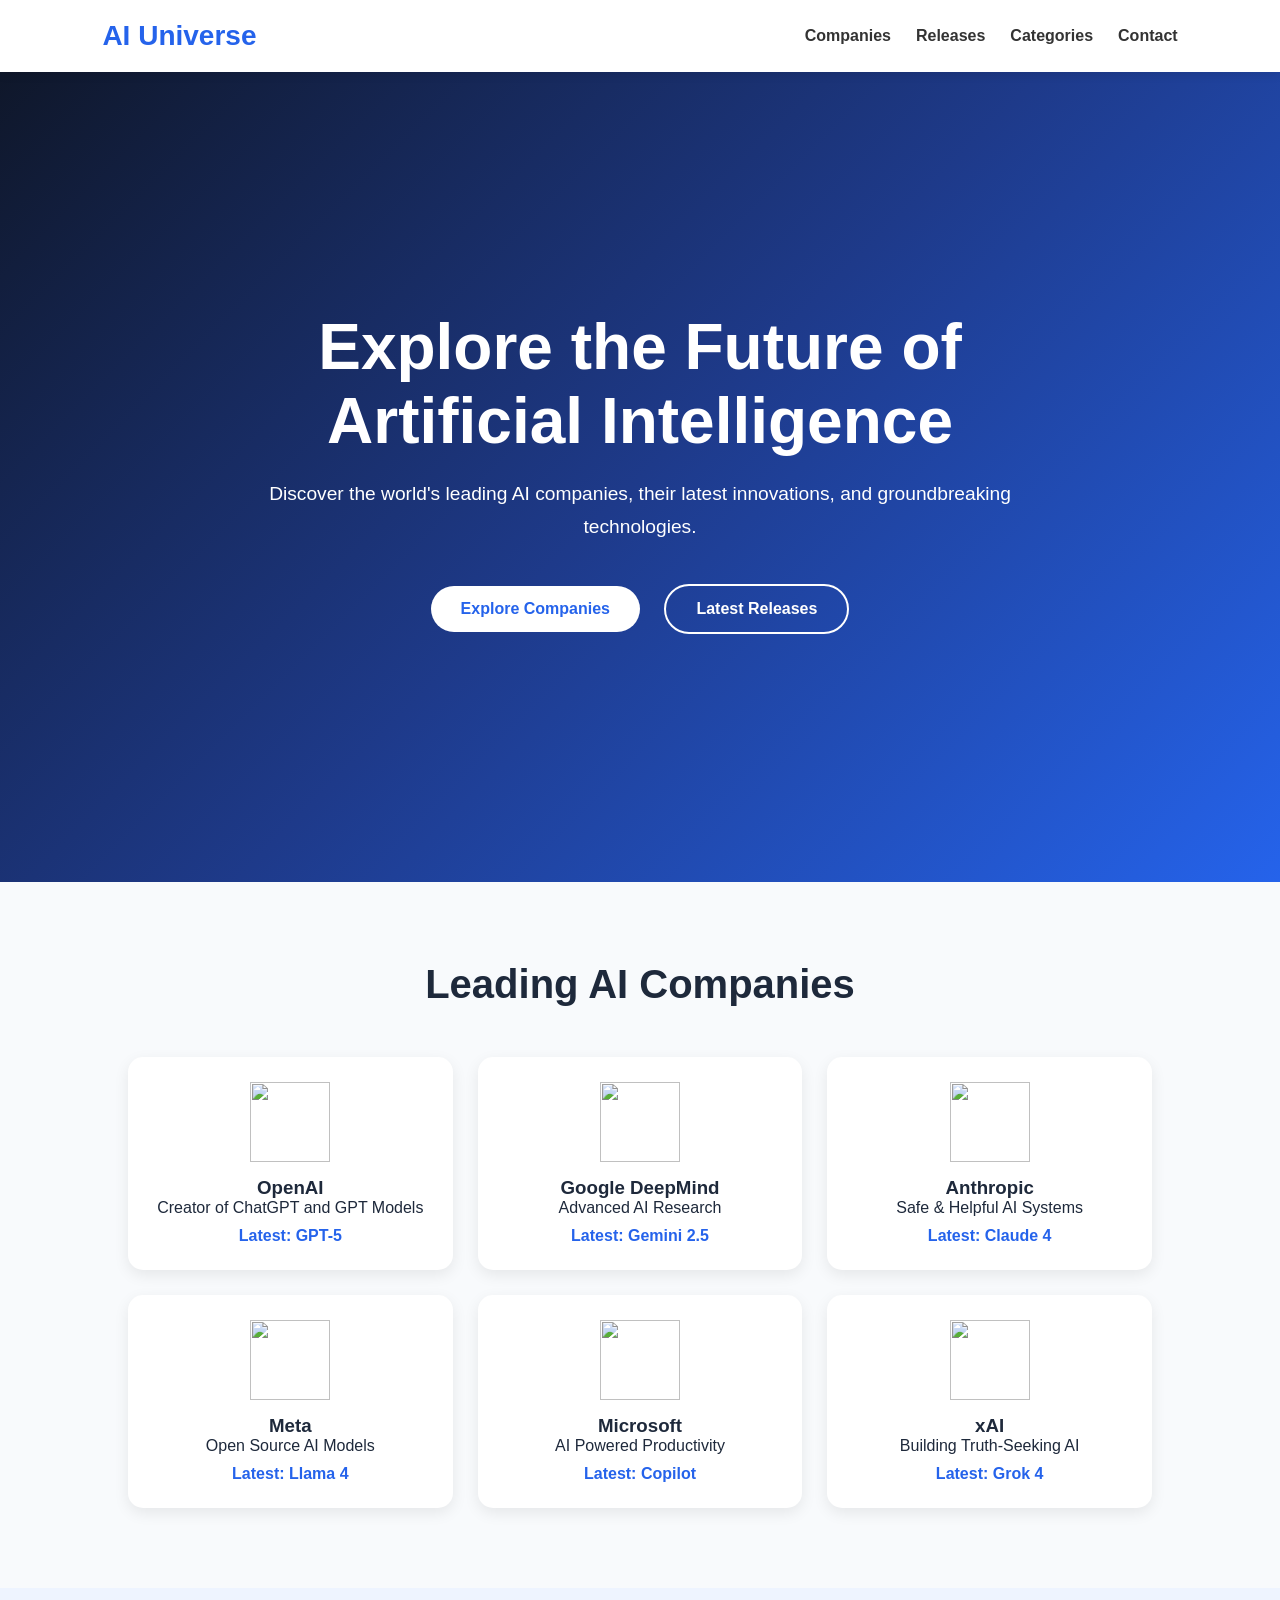
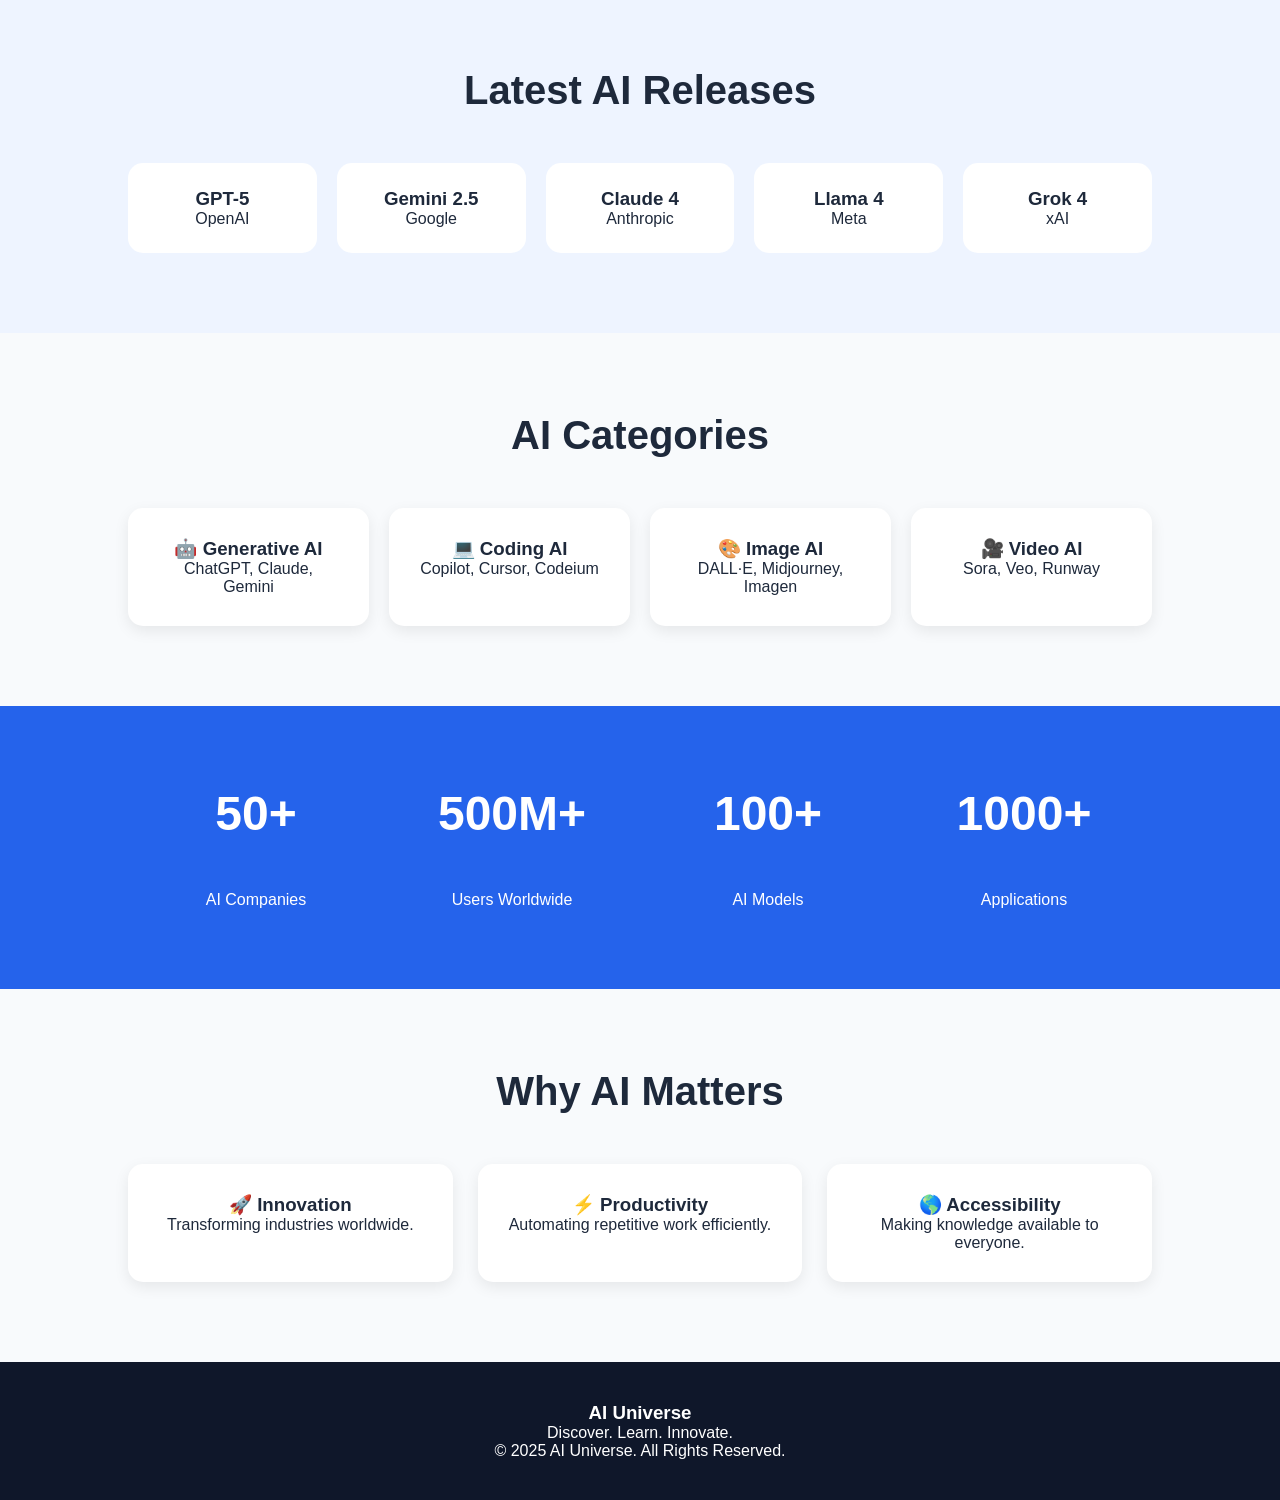
==== index.html @ 3b52633f "Add files via upload" ====
<!DOCTYPE html>
<html lang="en">
<head>
    <meta charset="UTF-8">
    <meta name="viewport" content="width=device-width, initial-scale=1.0">
    <title>AI Universe</title>
    <link rel="stylesheet" href="style.css">
</head>
<body>

    <!-- Navigation -->
    <header>
        
        <nav class="navbar">
            <div class="logo">AI Universe</div>

            <ul class="nav-links">
                <li><a href="#companies">Companies</a></li>
                <li><a href="#releases">Releases</a></li>
                <li><a href="#categories">Categories</a></li>
                <li><a href="#contact">Contact</a></li>
            </ul>
            
        </nav>
    </header>

    <!-- Hero Section -->
    <section class="hero">
        <div id="particles-js"></div>

        <div class="hero-content">
            <h1>Explore the Future of Artificial Intelligence</h1>

            <p>
                Discover the world's leading AI companies,
                their latest innovations, and groundbreaking technologies.
            </p>

            <div class="hero-buttons">
                <a href="#companies" class="btn primary">Explore Companies</a>
                <a href="#releases" class="btn secondary">Latest Releases</a>
            </div>
        </div>

    </section>

    <!-- Companies Section -->
    <section id="companies" class="companies">

        <h2>Leading AI Companies</h2>

        <div class="company-grid">

            <div class="card">
                <img src="https://upload.wikimedia.org/wikipedia/commons/4/4d/OpenAI_Logo.svg" alt="">
                <h3>OpenAI</h3>
                <p>Creator of ChatGPT and GPT Models</p>
                <span>Latest: GPT-5</span>
            </div>

            <div class="card">
                <img src="https://upload.wikimedia.org/wikipedia/commons/5/51/Google.png" alt="">
                <h3>Google DeepMind</h3>
                <p>Advanced AI Research</p>
                <span>Latest: Gemini 2.5</span>
            </div>

            <div class="card">
                <img src="https://cdn.jsdelivr.net/gh/homarr-labs/dashboard-icons/webp/anthropic.webp" alt="">
                <h3>Anthropic</h3>
                <p>Safe & Helpful AI Systems</p>
                <span>Latest: Claude 4</span>
            </div>

            <div class="card">
                <img src="https://upload.wikimedia.org/wikipedia/commons/a/ab/Meta-Logo.png" alt="">
                <h3>Meta</h3>
                <p>Open Source AI Models</p>
                <span>Latest: Llama 4</span>
            </div>

            <div class="card">
                <img src="https://upload.wikimedia.org/wikipedia/commons/4/44/Microsoft_logo.svg" alt="">
                <h3>Microsoft</h3>
                <p>AI Powered Productivity</p>
                <span>Latest: Copilot</span>
            </div>

            <div class="card">
                <img src="https://upload.wikimedia.org/wikipedia/commons/thumb/5/57/XAI-Logo.svg/1920px-XAI-Logo.svg.png" alt="">
                <h3>xAI</h3>
                <p>Building Truth-Seeking AI</p>
                <span>Latest: Grok 4</span>
            </div>

        </div>

    </section>

    <!-- Releases -->
    <section id="releases" class="releases">

        <h2>Latest AI Releases</h2>

        <div class="timeline">

            <div class="release-item">
                <h3>GPT-5</h3>
                <p>OpenAI</p>
            </div>

            <div class="release-item">
                <h3>Gemini 2.5</h3>
                <p>Google</p>
            </div>

            <div class="release-item">
                <h3>Claude 4</h3>
                <p>Anthropic</p>
            </div>

            <div class="release-item">
                <h3>Llama 4</h3>
                <p>Meta</p>
            </div>

            <div class="release-item">
                <h3>Grok 4</h3>
                <p>xAI</p>
            </div>

        </div>

    </section>

    <!-- Categories -->
    <section id="categories" class="categories">

        <h2>AI Categories</h2>

        <div class="category-grid">

            <div class="category-card">
                <h3>🤖 Generative AI</h3>
                <p>ChatGPT, Claude, Gemini</p>
            </div>

            <div class="category-card">
                <h3>💻 Coding AI</h3>
                <p>Copilot, Cursor, Codeium</p>
            </div>

            <div class="category-card">
                <h3>🎨 Image AI</h3>
                <p>DALL·E, Midjourney, Imagen</p>
            </div>

            <div class="category-card">
                <h3>🎥 Video AI</h3>
                <p>Sora, Veo, Runway</p>
            </div>

        </div>

    </section>

    <!-- Stats -->
    <section class="stats">

        <div class="stat">
            <h2>50+</h2>
            <p>AI Companies</p>
        </div>

        <div class="stat">
            <h2>500M+</h2>
            <p>Users Worldwide</p>
        </div>

        <div class="stat">
            <h2>100+</h2>
            <p>AI Models</p>
        </div>

        <div class="stat">
            <h2>1000+</h2>
            <p>Applications</p>
        </div>

    </section>

    <!-- Why AI -->
    <section class="why-ai">

        <h2>Why AI Matters</h2>

        <div class="why-grid">

            <div class="why-card">
                <h3>🚀 Innovation</h3>
                <p>Transforming industries worldwide.</p>
            </div>

            <div class="why-card">
                <h3>⚡ Productivity</h3>
                <p>Automating repetitive work efficiently.</p>
            </div>

            <div class="why-card">
                <h3>🌎 Accessibility</h3>
                <p>Making knowledge available to everyone.</p>
            </div>

        </div>

    </section>

    <!-- Footer -->
    <footer id="contact">

        <h3>AI Universe</h3>
        <p>Discover. Learn. Innovate.</p>

        <p>© 2025 AI Universe. All Rights Reserved.</p>

    </footer>
    <script src="https://cdn.jsdelivr.net/npm/particles.js"></script>

<script>
particlesJS("particles-js", {
  particles: {
    number: {
      value: 80
    },
    color: {
      value: "#00d4ff"
    },
    shape: {
      type: "circle"
    },
    opacity: {
      value: 0.5
    },
    size: {
      value: 3
    },
    move: {
      enable: true,
      speed: 2
    }
  }
});
</script>

</body>
</html>
---- style.css ----
*{
    margin:0;
    padding:0;
    box-sizing:border-box;
    font-family:'Segoe UI',sans-serif;
}

body{
    background:#f8fafc;
    color:#1e293b;
}

/* Navbar */

.navbar{
    display:flex;
    justify-content:space-between;
    align-items:center;
    padding:20px 8%;
    background:white;
    box-shadow:0 2px 10px rgba(0,0,0,0.1);
    position:sticky;
    top:0;
    z-index:100;
}

.logo{
    font-size:28px;
    font-weight:bold;
    color:#2563eb;
}

.nav-links{
    display:flex;
    list-style:none;
    gap:25px;
}

.nav-links a{
    text-decoration:none;
    color:#333;
    font-weight:600;
}

.nav-links a:hover{
    color:#2563eb;
}

/* Hero */

.hero{
    height:90vh;
    display:flex;
    justify-content:center;
    align-items:center;
    text-align:center;
    background:linear-gradient(
    135deg,
    #0f172a,
    #1e3a8a,
    #2563eb
    );
    color:white;
    padding:40px;
}

.hero-content{
    max-width:800px;
}

.hero h1{
    font-size:4rem;
    margin-bottom:20px;
}

.hero p{
    font-size:1.2rem;
    line-height:1.7;
}

.hero-buttons{
    margin-top:30px;
}

.btn{
    padding:14px 30px;
    border-radius:30px;
    text-decoration:none;
    margin:10px;
    display:inline-block;
    font-weight:bold;
}

.primary{
    background:white;
    color:#2563eb;
}

.secondary{
    border:2px solid white;
    color:white;
}

/* Sections */

section{
    padding:80px 10%;
}

section h2{
    text-align:center;
    margin-bottom:50px;
    font-size:2.5rem;
}

/* Company Cards */

.company-grid{
    display:grid;
    grid-template-columns:repeat(auto-fit,minmax(250px,1fr));
    gap:25px;
}

.card{
    background:white;
    padding:25px;
    text-align:center;
    border-radius:15px;
    box-shadow:0 5px 15px rgba(0,0,0,0.08);
    transition:.4s;
}

.card:hover{
    transform:translateY(-10px);
}

.card img{
    width:80px;
    height:80px;
    object-fit:contain;
    margin-bottom:15px;
}

.card span{
    display:block;
    margin-top:10px;
    color:#2563eb;
    font-weight:bold;
}

/* Releases */

.releases{
    background:#eef4ff;
}

.timeline{
    display:grid;
    grid-template-columns:repeat(auto-fit,minmax(180px,1fr));
    gap:20px;
}

.release-item{
    background:white;
    padding:25px;
    border-radius:15px;
    text-align:center;
}

/* Categories */

.category-grid{
    display:grid;
    grid-template-columns:repeat(auto-fit,minmax(220px,1fr));
    gap:20px;
}

.category-card{
    background:white;
    padding:30px;
    border-radius:15px;
    text-align:center;
    box-shadow:0 5px 15px rgba(0,0,0,0.08);
}

/* Stats */

.stats{
    display:grid;
    grid-template-columns:repeat(4,1fr);
    text-align:center;
    background:#2563eb;
    color:white;
}

.stat h2{
    font-size:3rem;
}

/* Why AI */

.why-grid{
    display:grid;
    grid-template-columns:repeat(auto-fit,minmax(250px,1fr));
    gap:25px;
}

.why-card{
    background:white;
    padding:30px;
    border-radius:15px;
    text-align:center;
    box-shadow:0 5px 15px rgba(0,0,0,0.08);
}

/* Footer */

footer{
    background:#0f172a;
    color:white;
    text-align:center;
    padding:40px;
}

/* Mobile */

@media(max-width:768px){

    .hero h1{
        font-size:2.5rem;
    }

    .navbar{
        flex-direction:column;
        gap:15px;
    }

    .nav-links{
        flex-wrap:wrap;
        justify-content:center;
    }

    .stats{
        grid-template-columns:repeat(2,1fr);
        gap:20px;
    }
}
#particles-js{
    position:absolute;
    width:100%;
    height:100%;
    top:0;
    left:0;
}

.hero{
    position:relative;
    overflow:hidden;
}
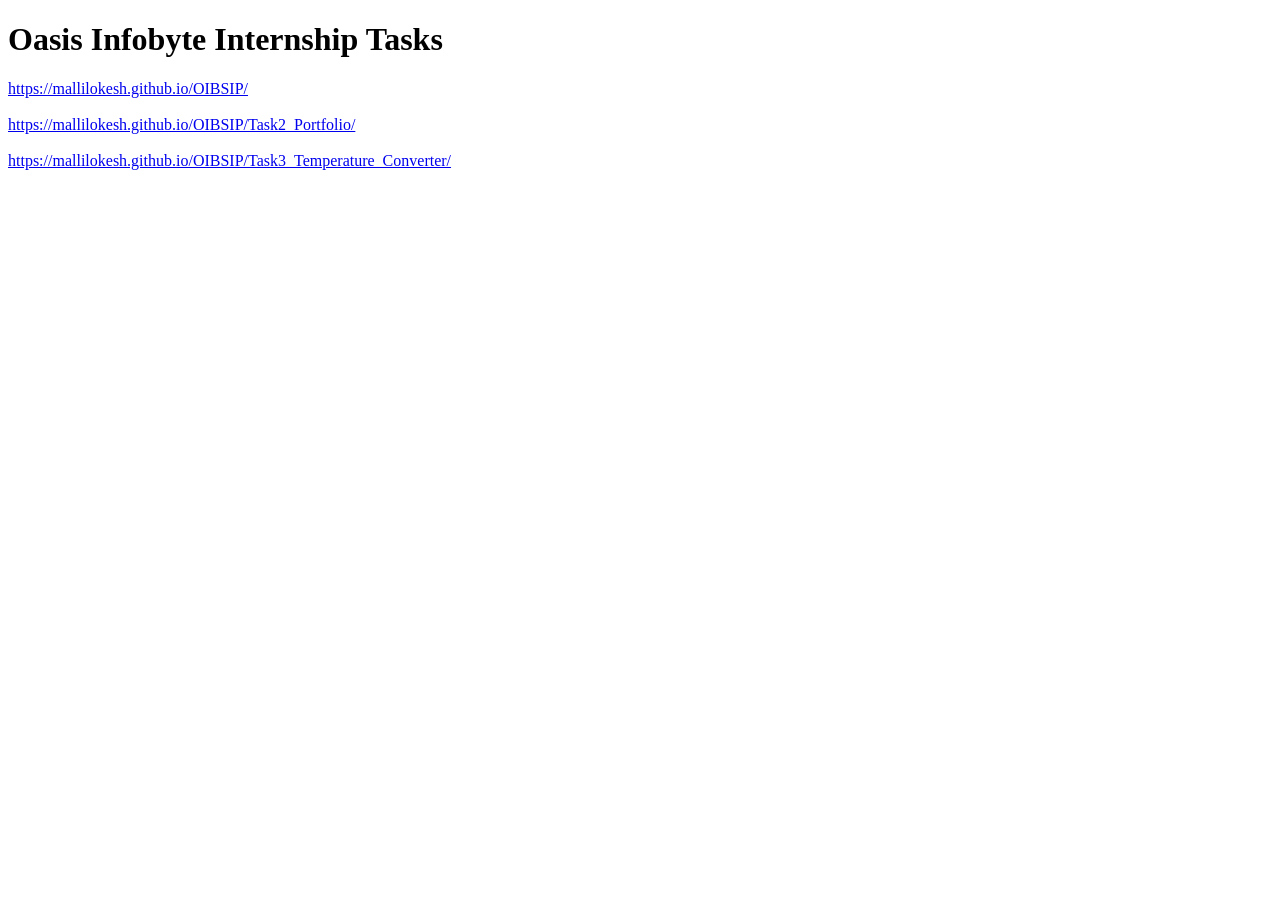
==== commit 9d850dfe: "Create index.html" ====
--- a/index.html
+++ b/index.html
@@ -1,256 +1,15 @@
-<!DOCTYPE html>
-<html lang="en">
-<head>
-    <meta charset="UTF-8">
-    <meta name="viewport" content="width=device-width, initial-scale=1.0">
-    <title>AI Universe</title>
-    <link rel="stylesheet" href="style.css">
-</head>
-<body>
-
-    <!-- Navigation -->
-    <header>
-        
-        <nav class="navbar">
-            <div class="logo">AI Universe</div>
-
-            <ul class="nav-links">
-                <li><a href="#companies">Companies</a></li>
-                <li><a href="#releases">Releases</a></li>
-                <li><a href="#categories">Categories</a></li>
-                <li><a href="#contact">Contact</a></li>
-            </ul>
-            
-        </nav>
-    </header>
-
-    <!-- Hero Section -->
-    <section class="hero">
-        <div id="particles-js"></div>
-
-        <div class="hero-content">
-            <h1>Explore the Future of Artificial Intelligence</h1>
-
-            <p>
-                Discover the world's leading AI companies,
-                their latest innovations, and groundbreaking technologies.
-            </p>
-
-            <div class="hero-buttons">
-                <a href="#companies" class="btn primary">Explore Companies</a>
-                <a href="#releases" class="btn secondary">Latest Releases</a>
-            </div>
-        </div>
-
-    </section>
-
-    <!-- Companies Section -->
-    <section id="companies" class="companies">
-
-        <h2>Leading AI Companies</h2>
-
-        <div class="company-grid">
-
-            <div class="card">
-                <img src="https://upload.wikimedia.org/wikipedia/commons/4/4d/OpenAI_Logo.svg" alt="">
-                <h3>OpenAI</h3>
-                <p>Creator of ChatGPT and GPT Models</p>
-                <span>Latest: GPT-5</span>
-            </div>
-
-            <div class="card">
-                <img src="https://upload.wikimedia.org/wikipedia/commons/5/51/Google.png" alt="">
-                <h3>Google DeepMind</h3>
-                <p>Advanced AI Research</p>
-                <span>Latest: Gemini 2.5</span>
-            </div>
-
-            <div class="card">
-                <img src="https://cdn.jsdelivr.net/gh/homarr-labs/dashboard-icons/webp/anthropic.webp" alt="">
-                <h3>Anthropic</h3>
-                <p>Safe & Helpful AI Systems</p>
-                <span>Latest: Claude 4</span>
-            </div>
-
-            <div class="card">
-                <img src="https://upload.wikimedia.org/wikipedia/commons/a/ab/Meta-Logo.png" alt="">
-                <h3>Meta</h3>
-                <p>Open Source AI Models</p>
-                <span>Latest: Llama 4</span>
-            </div>
-
-            <div class="card">
-                <img src="https://upload.wikimedia.org/wikipedia/commons/4/44/Microsoft_logo.svg" alt="">
-                <h3>Microsoft</h3>
-                <p>AI Powered Productivity</p>
-                <span>Latest: Copilot</span>
-            </div>
-
-            <div class="card">
-                <img src="https://upload.wikimedia.org/wikipedia/commons/thumb/5/57/XAI-Logo.svg/1920px-XAI-Logo.svg.png" alt="">
-                <h3>xAI</h3>
-                <p>Building Truth-Seeking AI</p>
-                <span>Latest: Grok 4</span>
-            </div>
-
-        </div>
-
-    </section>
-
-    <!-- Releases -->
-    <section id="releases" class="releases">
-
-        <h2>Latest AI Releases</h2>
-
-        <div class="timeline">
-
-            <div class="release-item">
-                <h3>GPT-5</h3>
-                <p>OpenAI</p>
-            </div>
-
-            <div class="release-item">
-                <h3>Gemini 2.5</h3>
-                <p>Google</p>
-            </div>
-
-            <div class="release-item">
-                <h3>Claude 4</h3>
-                <p>Anthropic</p>
-            </div>
-
-            <div class="release-item">
-                <h3>Llama 4</h3>
-                <p>Meta</p>
-            </div>
-
-            <div class="release-item">
-                <h3>Grok 4</h3>
-                <p>xAI</p>
-            </div>
-
-        </div>
-
-    </section>
-
-    <!-- Categories -->
-    <section id="categories" class="categories">
-
-        <h2>AI Categories</h2>
-
-        <div class="category-grid">
-
-            <div class="category-card">
-                <h3>🤖 Generative AI</h3>
-                <p>ChatGPT, Claude, Gemini</p>
-            </div>
-
-            <div class="category-card">
-                <h3>💻 Coding AI</h3>
-                <p>Copilot, Cursor, Codeium</p>
-            </div>
-
-            <div class="category-card">
-                <h3>🎨 Image AI</h3>
-                <p>DALL·E, Midjourney, Imagen</p>
-            </div>
-
-            <div class="category-card">
-                <h3>🎥 Video AI</h3>
-                <p>Sora, Veo, Runway</p>
-            </div>
-
-        </div>
-
-    </section>
-
-    <!-- Stats -->
-    <section class="stats">
-
-        <div class="stat">
-            <h2>50+</h2>
-            <p>AI Companies</p>
-        </div>
-
-        <div class="stat">
-            <h2>500M+</h2>
-            <p>Users Worldwide</p>
-        </div>
-
-        <div class="stat">
-            <h2>100+</h2>
-            <p>AI Models</p>
-        </div>
-
-        <div class="stat">
-            <h2>1000+</h2>
-            <p>Applications</p>
-        </div>
-
-    </section>
-
-    <!-- Why AI -->
-    <section class="why-ai">
-
-        <h2>Why AI Matters</h2>
-
-        <div class="why-grid">
-
-            <div class="why-card">
-                <h3>🚀 Innovation</h3>
-                <p>Transforming industries worldwide.</p>
-            </div>
-
-            <div class="why-card">
-                <h3>⚡ Productivity</h3>
-                <p>Automating repetitive work efficiently.</p>
-            </div>
-
-            <div class="why-card">
-                <h3>🌎 Accessibility</h3>
-                <p>Making knowledge available to everyone.</p>
-            </div>
-
-        </div>
-
-    </section>
-
-    <!-- Footer -->
-    <footer id="contact">
-
-        <h3>AI Universe</h3>
-        <p>Discover. Learn. Innovate.</p>
-
-        <p>© 2025 AI Universe. All Rights Reserved.</p>
-
-    </footer>
-    <script src="https://cdn.jsdelivr.net/npm/particles.js"></script>
-
-<script>
-particlesJS("particles-js", {
-  particles: {
-    number: {
-      value: 80
-    },
-    color: {
-      value: "#00d4ff"
-    },
-    shape: {
-      type: "circle"
-    },
-    opacity: {
-      value: 0.5
-    },
-    size: {
-      value: 3
-    },
-    move: {
-      enable: true,
-      speed: 2
-    }
-  }
-});
-</script>
-
-</body>
-</html>+<!DOCTYPE html>
+<html>
+<head>
+    <title>OIBSIP Projects</title>
+</head>
+<body>
+    <h1>Oasis Infobyte Internship Tasks</h1>
+
+    <a href="Task1_Landing_Page/">https://mallilokesh.github.io/OIBSIP/</a><br><br>
+
+    <a href="Task2_Portfolio/">https://mallilokesh.github.io/OIBSIP/Task2_Portfolio/</a><br><br>
+
+    <a href="Task3_Temperature_Converter/">https://mallilokesh.github.io/OIBSIP/Task3_Temperature_Converter/</a>
+</body>
+</html>
